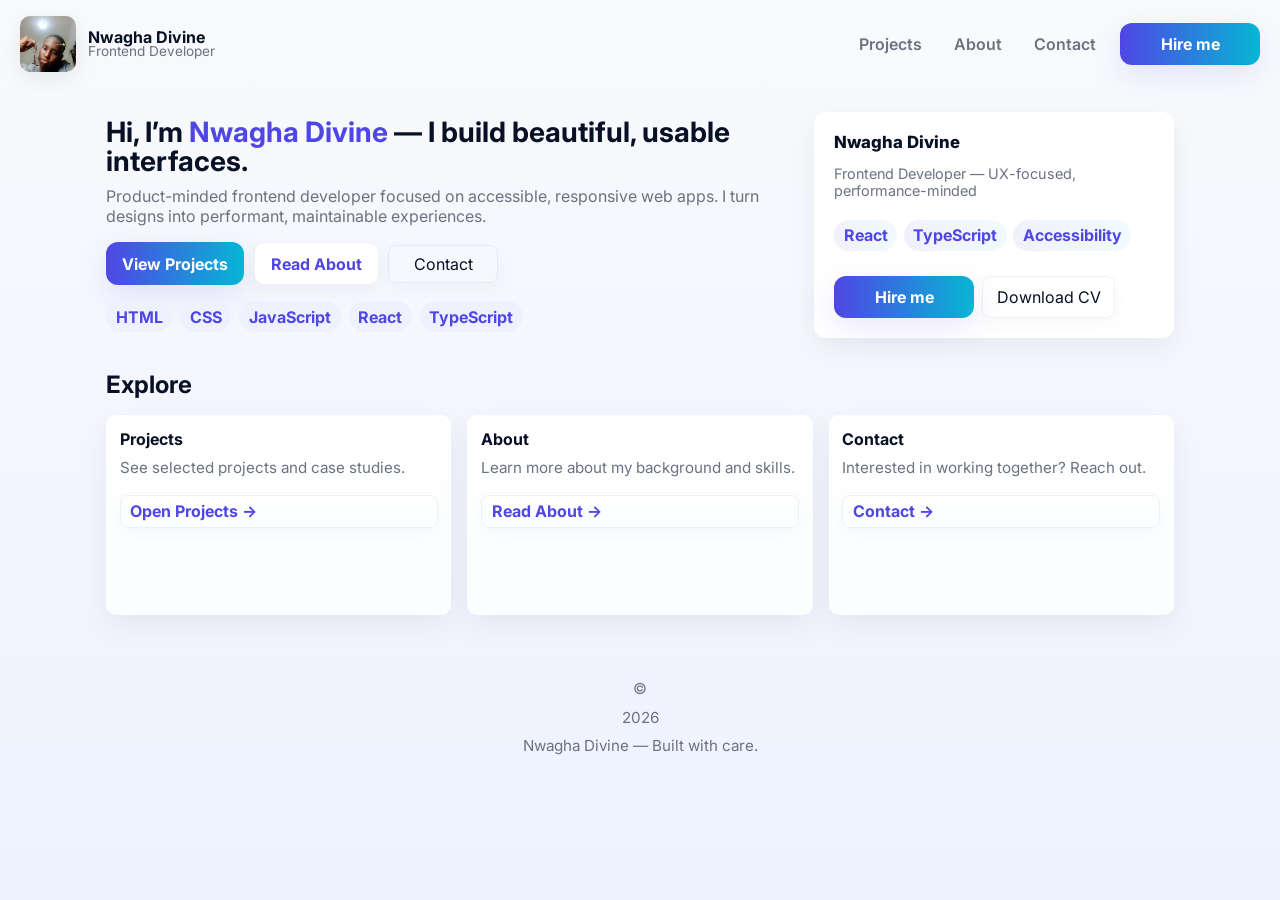
==== index.html @ b122f6a6 "Add files via upload" ====
<!DOCTYPE html>
<html lang="en">
<head>
    <meta charset="UTF-8">
    <meta name="viewport" content="width=device-width, initial-scale=1.0">
    <title>Portfolio — Nwagha Divine</title>
    <meta name="description" content="Nwagha Divine — Frontend developer building accessible, performance-focused web interfaces.">
    <meta property="og:title" content="Nwagha Divine — Frontend Developer">
    <meta property="og:description" content="Building accessible, responsive web apps with clean, maintainable code.">
    <meta property="og:image" content="Snapchat-608967995.jpg">
    <meta name="theme-color" content="#4f46e5">
    <link rel="preconnect" href="https://fonts.gstatic.com" crossorigin>
    <link href="https://fonts.googleapis.com/css2?family=Inter:wght@400;600;700&display=swap" rel="stylesheet">
    <link rel="stylesheet" href="style.css">
    <link rel="icon" href="Snapchat-608967995.jpg" type="image/jpeg">
</head>
<body>
    <header>
        <a class="brand" href="index.html">
            <img src="Snapchat-608967995.jpg" alt="Nwagha Divine" class="logo-img">
            <div>
                <div style="font-weight:700">Nwagha Divine</div>
                <div style="font-size:.85rem;color:var(--muted)">Frontend Developer</div>
            </div>
        </a>
        <nav>
            <a href="project.html">Projects</a>
            <a href="about.html">About</a>
            <a href="contact.html">Contact</a>
            <a class="cta" href="contact.html">Hire me</a>
        </nav>
        <button class="hamburger" aria-label="menu" id="menuBtn">☰</button>
    </header>

    <main class="container">
        <section class="hero">
            <div>
                <h1>Hi, I’m <span style="color:var(--accent)">Nwagha Divine</span> — I build beautiful, usable interfaces.</h1>
                <p>Product-minded frontend developer focused on accessible, responsive web apps. I turn designs into performant, maintainable experiences.</p>
                <div class="actions">
                    <a class="cta" href="project.html">View Projects</a>
                    <a class="btn-ghost" href="about.html">Read About</a>
                    <a href="contact.html" class="btn-outline">Contact</a>
                </div>
                <div style="margin-top:1rem;display:flex;gap:.5rem;flex-wrap:wrap">
                    <span class="skill">HTML</span>
                    <span class="skill">CSS</span>
                    <span class="skill">JavaScript</span>
                    <span class="skill">React</span>
                    <span class="skill">TypeScript</span>
                </div>
            </div>
            <aside class="card">
                <div class="profile-name">Nwagha Divine</div>
                <div class="profile-role">Frontend Developer — UX-focused, performance-minded</div>
                <div class="profile-badges">
                    <div class="badge">React</div>
                    <div class="badge">TypeScript</div>
                    <div class="badge">Accessibility</div>
                </div>
                <div class="profile-actions">
                    <a href="contact.html" class="cta">Hire me</a>
                    <a href="cv.pdf" download="Nwagha-Divine-CV.pdf" class="btn-outline">Download CV</a>
                </div>
            </aside>
        </section>

        <section id="links" style="margin-top:2rem">
            <h2 style="margin:0 0 .75rem 0">Explore</h2>
            <div class="projects">
                <article class="project card">
                    <div style="font-weight:700">Projects</div>
                    <div style="color:var(--muted);font-size:.95rem">See selected projects and case studies.</div>
                    <a class="small-cta" href="project.html" style="margin-top:.5rem;display:inline-block">Open Projects →</a>
                </article>
                <article class="project card">
                    <div style="font-weight:700">About</div>
                    <div style="color:var(--muted);font-size:.95rem">Learn more about my background and skills.</div>
                    <a class="small-cta" href="about.html" style="margin-top:.5rem;display:inline-block">Read About →</a>
                </article>
                <article class="project card">
                    <div style="font-weight:700">Contact</div>
                    <div style="color:var(--muted);font-size:.95rem">Interested in working together? Reach out.</div>
                    <a class="small-cta" href="contact.html" style="margin-top:.5rem;display:inline-block">Contact →</a>
                </article>
            </div>
        </section>
    </main>

    <footer>
        © <span id="year"></span> Nwagha Divine — Built with care.
    </footer>

    <script src="script.js" defer></script>
</body>
</html>
---- style.css ----
:root{
    --accent:#4f46e5;
    --accent-2:#06b6d4;
    --muted:#6b7280;
    --bg:#f8fafc;
    --card:#ffffff;
    --radius:12px;
}

*{box-sizing:border-box}
html,body{height:100%}
body{
    margin:0;
    font-family:Inter, system-ui, -apple-system, 'Segoe UI', Roboto, 'Helvetica Neue', Arial;
    color:#071024;
    background:linear-gradient(180deg,var(--bg) 0%, #eef2ff 100%);
    -webkit-font-smoothing:antialiased;
    -moz-osx-font-smoothing:grayscale;
}

header{
    display:flex;
    align-items:center;
    justify-content:space-between;
    gap:1rem;
    padding:1rem 1.25rem;
}
.brand{display:flex;gap:.75rem;align-items:center;text-decoration:none;color:inherit}
.logo-img{width:56px;height:56px;border-radius:10px;object-fit:cover;display:block;box-shadow:0 6px 20px rgba(15,23,42,0.08)}
.brand > div{line-height:1}
.brand div > div:first-child{font-weight:700}
.brand div > div:last-child{font-size:.85rem;color:var(--muted)}

nav{display:flex;gap:1rem;align-items:center}
nav a{color:var(--muted);text-decoration:none;font-weight:600;padding:.4rem .5rem;border-radius:8px;transition:all .18s ease}
nav a:hover, nav a:focus{color:var(--accent);background:rgba(79,70,229,0.06);outline:none}
.cta{background:linear-gradient(90deg,var(--accent),var(--accent-2));color:white;padding:.7rem 1rem;border-radius:12px;text-decoration:none;font-weight:700;box-shadow:0 10px 30px rgba(79,70,229,0.12);transition:transform .14s ease,box-shadow .14s ease}
.cta:hover{transform:translateY(-3px);box-shadow:0 18px 42px rgba(79,70,229,0.16)}
.btn-ghost{background:#ffffff;color:var(--accent);padding:.65rem 1rem;border-radius:10px;text-decoration:none;font-weight:700;border:1px solid rgba(15,23,42,0.06);display:inline-flex;align-items:center;justify-content:center;cursor:pointer;min-width:120px;box-shadow:0 6px 18px rgba(2,6,23,0.04);transition:transform .12s ease,box-shadow .12s ease}
.btn-ghost:hover{transform:translateY(-3px);box-shadow:0 14px 36px rgba(2,6,23,0.08)}
.btn-outline{background:#ffffff;border:1px solid rgba(15,23,42,0.06);padding:.6rem 1rem;border-radius:10px;color:var(--accent);text-decoration:none;transition:all .12s ease;display:inline-flex;align-items:center;justify-content:center;cursor:pointer;min-width:120px;box-shadow:0 6px 18px rgba(2,6,23,0.03)}
.btn-outline:hover{border-color:rgba(79,70,229,0.12);background:linear-gradient(90deg,rgba(79,70,229,0.03),rgba(6,182,212,0.02));color:var(--accent)}
.hamburger{display:none;background:none;border:0;font-size:1.25rem}

.container{max-width:1100px;margin:0 auto;padding:1.5rem 1rem}
.hero{display:grid;grid-template-columns:1fr 360px;gap:2rem;align-items:center}
.hero h1{font-size:1.75rem;margin:0;color:#071024;line-height:1.05}
.hero p{color:var(--muted);margin-top:.6rem;font-size:1rem}
.hero .actions{margin-top:.9rem;display:flex;gap:.6rem;flex-wrap:wrap;align-items:center}
.hero .actions a{min-width:110px}
.card{background:var(--card);border-radius:var(--radius);padding:1rem;box-shadow:0 10px 30px rgba(2,6,23,0.06)}

.projects{display:grid;grid-template-columns:repeat(3,1fr);gap:1rem;margin-top:1rem;align-items:stretch}
.project{padding:.85rem;border-radius:10px;background:linear-gradient(180deg,#fff,#fbfdff);display:flex;flex-direction:column;gap:.6rem;transition:transform .14s ease,box-shadow .14s ease;min-height:200px}
.project:hover{transform:translateY(-6px);box-shadow:0 18px 40px rgba(2,6,23,0.06)}
.project .thumb{height:140px;border-radius:8px;background:linear-gradient(135deg,#eef2ff,#fef3c7)}

.about{display:flex;gap:1.25rem;align-items:center}
.avatar img{width:120px;height:120px;border-radius:16px;object-fit:cover;display:block;box-shadow:0 10px 30px rgba(2,6,23,0.06)}

.skills{display:flex;flex-wrap:wrap;gap:.5rem;margin-top:.5rem}
.skill{background:#eef2ff;color:var(--accent);padding:.35rem .6rem;border-radius:999px;font-weight:700}

footer{padding:2rem 1.25rem;text-align:center;color:var(--muted);font-size:.95rem}

/* Accessibility focus */
a:focus{outline:3px solid rgba(79,70,229,0.16);outline-offset:3px}

@media (max-width:1000px){
    .hero{grid-template-columns:1fr}
    .projects{grid-template-columns:repeat(2,1fr)}
}
@media (max-width:640px){
    nav{display:none}
    .hamburger{display:block}
    .projects{grid-template-columns:1fr}
    .container{padding:1rem}
    .logo-img{width:44px;height:44px}
}

/* Subtle entrance animations */
@keyframes fadeUp{
    from{opacity:0;transform:translateY(10px)}
    to{opacity:1;transform:none}
}
@keyframes floaty{
    0%{transform:translateY(0)}
    50%{transform:translateY(-6px)}
    100%{transform:translateY(0)}
}

.container > *{animation:fadeUp .6s ease both}
.logo-img{animation:floaty 6s ease-in-out infinite}

/* Hero aside profile */
.hero aside.card{padding:1.25rem;display:flex;flex-direction:column;gap:.8rem;align-items:flex-start}
.profile-name{font-weight:800;font-size:1.05rem}
.profile-role{color:var(--muted);font-size:.9rem}
.profile-badges{display:flex;gap:.4rem;flex-wrap:wrap;margin-top:.5rem}
.profile-badges .badge{background:linear-gradient(90deg,rgba(79,70,229,0.08),rgba(6,182,212,0.06));color:var(--accent);padding:.35rem .6rem;border-radius:999px;font-weight:700}
.profile-actions{display:flex;gap:.5rem;margin-top:.75rem}
.btn-outline{background:transparent;border:1px solid rgba(15,23,42,0.06);padding:.5rem .85rem;border-radius:8px;color:#071024;text-decoration:none}

/* Project thumbnails and actions */
.project .thumb{height:160px;border-radius:8px;background-size:cover;background-position:center;overflow:hidden}

/* Ensure inline thumbnail images fill the thumb area */
.project .thumb img.thumb-img{width:100%;height:100%;object-fit:cover;display:block;border-radius:8px}
.project .meta{display:flex;justify-content:space-between;align-items:center;margin-top:.5rem}
.project .small-cta{margin-top:auto}
.project .muted{color:var(--muted);font-size:.92rem}
.project .small-cta{background:transparent;border:1px solid rgba(15,23,42,0.06);padding:.35rem .6rem;border-radius:8px;text-decoration:none;color:var(--accent);font-weight:700}

/* Global small CTA for compact buttons */
.small-cta{background:#ffffff;border:1px solid rgba(15,23,42,0.06);padding:.45rem .75rem;border-radius:8px;text-decoration:none;color:var(--accent);font-weight:700;display:inline-flex;align-items:center;justify-content:center;cursor:pointer;box-shadow:0 6px 18px rgba(2,6,23,0.03);transition:transform .12s ease,box-shadow .12s ease}
.small-cta:hover{background:linear-gradient(90deg,rgba(79,70,229,0.03),rgba(6,182,212,0.02));transform:translateY(-2px);box-shadow:0 12px 28px rgba(2,6,23,0.06)}

/* Focus states for keyboard users */
.cta:focus, .btn-ghost:focus, .btn-outline:focus, .small-cta:focus{outline:3px solid rgba(79,70,229,0.12);outline-offset:3px}

/* Footer polish */
footer{display:flex;flex-direction:column;gap:.6rem;align-items:center;justify-content:center;padding:2.5rem 1.25rem}
footer .foot-links{display:flex;gap:1rem}
footer a{color:var(--muted);text-decoration:none}

/* Professional back link used on case studies */
.back-link{display:inline-flex;align-items:center;gap:.5rem;padding:.5rem .75rem;border-radius:9px;border:1px solid rgba(15,23,42,0.06);background:#fff;color:var(--accent);text-decoration:none;font-weight:700;box-shadow:0 6px 18px rgba(2,6,23,0.04);transition:transform .14s ease,box-shadow .14s ease}
.back-link:hover{transform:translateY(-3px);box-shadow:0 14px 36px rgba(2,6,23,0.08)}
.back-link svg{width:16px;height:16px;display:block;fill:currentColor}

/* Contact page styles */
.contact-grid{display:grid;grid-template-columns:1fr 1fr;gap:20px;align-items:start}
.contact-info{padding:8px}
.contact-info a{color:var(--accent);text-decoration:none}
.contact-form{display:flex;flex-direction:column;gap:.6rem}
.form-row{display:flex;flex-direction:column}
.form-row label{font-size:.9rem;margin-bottom:.25rem;color:var(--muted)}
.contact-form input,.contact-form textarea{padding:.65rem;border-radius:10px;border:1px solid rgba(15,23,42,0.06);font-size:1rem}
.contact-form textarea{min-height:160px}
.contact-form .cta{align-self:flex-start}

/* Ensure CTA buttons always show their label and have clear sizing */
.contact-form .cta, .cta{min-width:140px;display:inline-flex;align-items:center;justify-content:center;gap:.4rem}
.contact-form .cta{padding:.6rem .95rem}

@media (max-width:900px){
    .contact-grid{grid-template-columns:1fr}
}
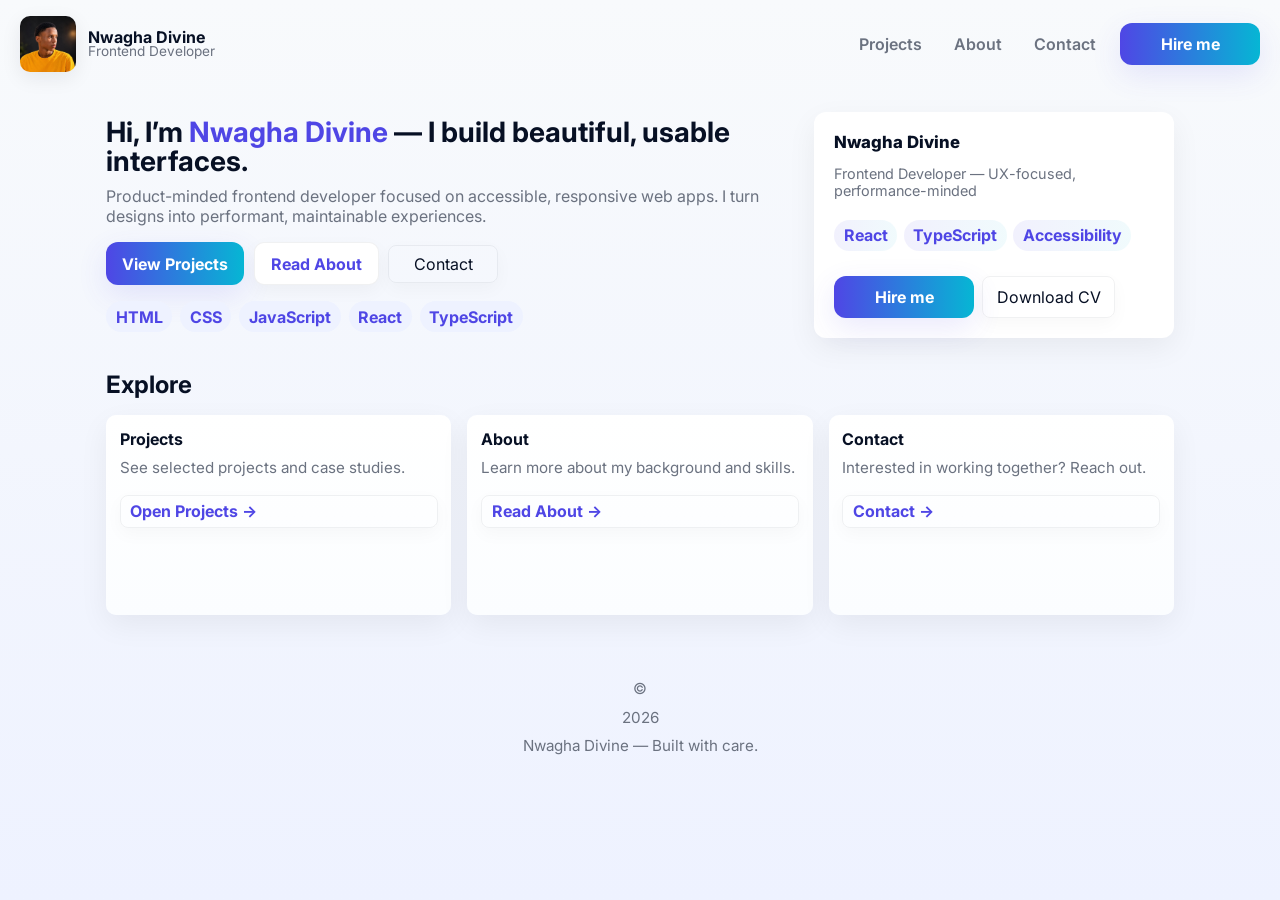
==== commit 22cf5a84: "Update portfolio website" ====
--- a/index.html
+++ b/index.html
@@ -7,17 +7,17 @@
     <meta name="description" content="Nwagha Divine — Frontend developer building accessible, performance-focused web interfaces.">
     <meta property="og:title" content="Nwagha Divine — Frontend Developer">
     <meta property="og:description" content="Building accessible, responsive web apps with clean, maintainable code.">
-    <meta property="og:image" content="Snapchat-608967995.jpg">
+    <meta property="og:image" content="profile.jpg">
     <meta name="theme-color" content="#4f46e5">
     <link rel="preconnect" href="https://fonts.gstatic.com" crossorigin>
     <link href="https://fonts.googleapis.com/css2?family=Inter:wght@400;600;700&display=swap" rel="stylesheet">
     <link rel="stylesheet" href="style.css">
-    <link rel="icon" href="Snapchat-608967995.jpg" type="image/jpeg">
+    <link rel="icon" href="profile.jpg" type="image/jpeg">
 </head>
 <body>
     <header>
         <a class="brand" href="index.html">
-            <img src="Snapchat-608967995.jpg" alt="Nwagha Divine" class="logo-img">
+            <img src="profile.jpg" alt="Nwagha Divine" class="logo-img">
             <div>
                 <div style="font-weight:700">Nwagha Divine</div>
                 <div style="font-size:.85rem;color:var(--muted)">Frontend Developer</div>
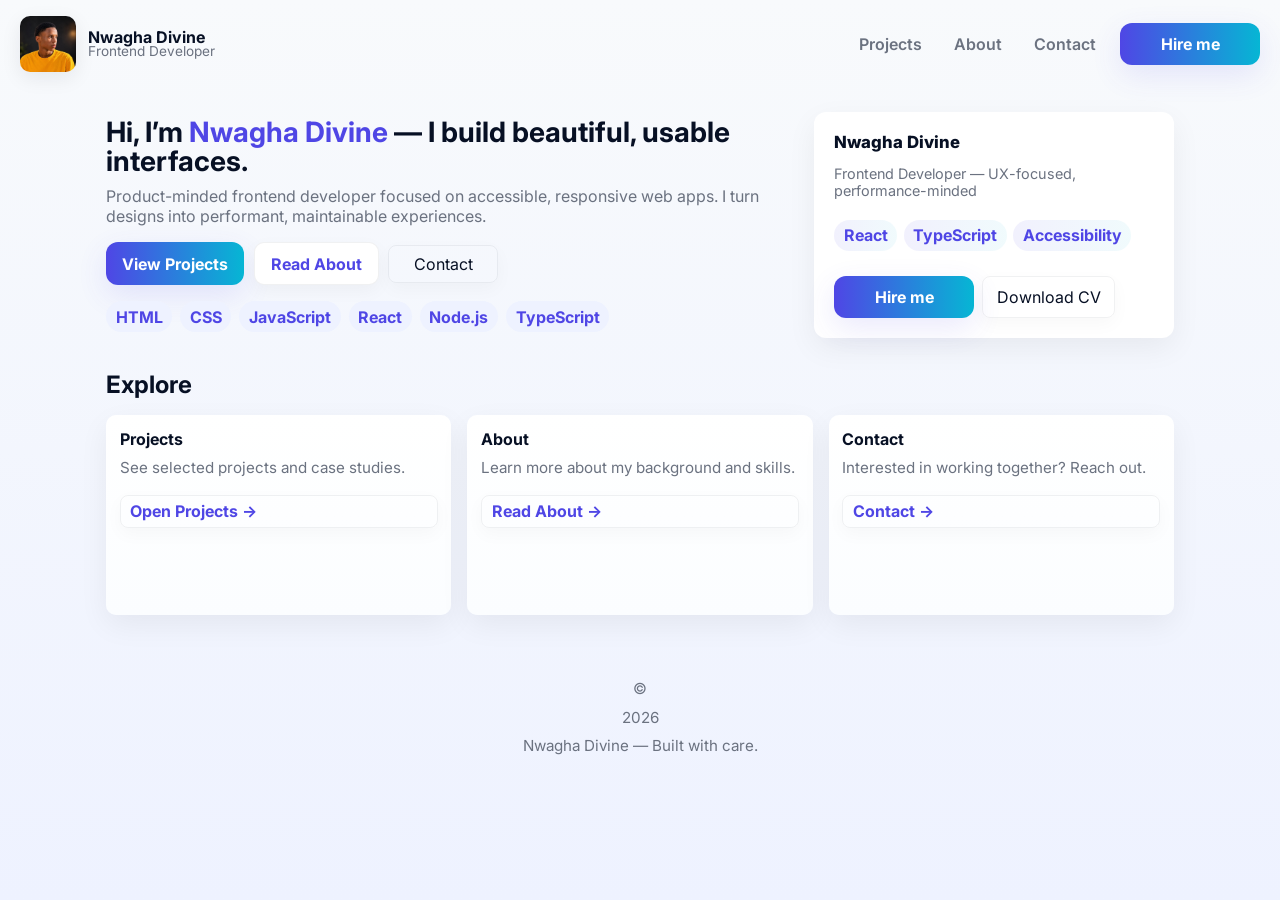
==== commit af8c09ab: "Merge branch 'main' of https://github.com/nwaghadivine/Kelly" ====
--- a/index.html
+++ b/index.html
@@ -47,6 +47,7 @@
                     <span class="skill">CSS</span>
                     <span class="skill">JavaScript</span>
                     <span class="skill">React</span>
+                     <span class="skill">Node.js</span>
                     <span class="skill">TypeScript</span>
                 </div>
             </div>
@@ -93,4 +94,4 @@
 
     <script src="script.js" defer></script>
 </body>
-</html>+</html>
--- a/style.css
+++ b/style.css
@@ -149,4 +149,4 @@
 }
 
 
-    +    
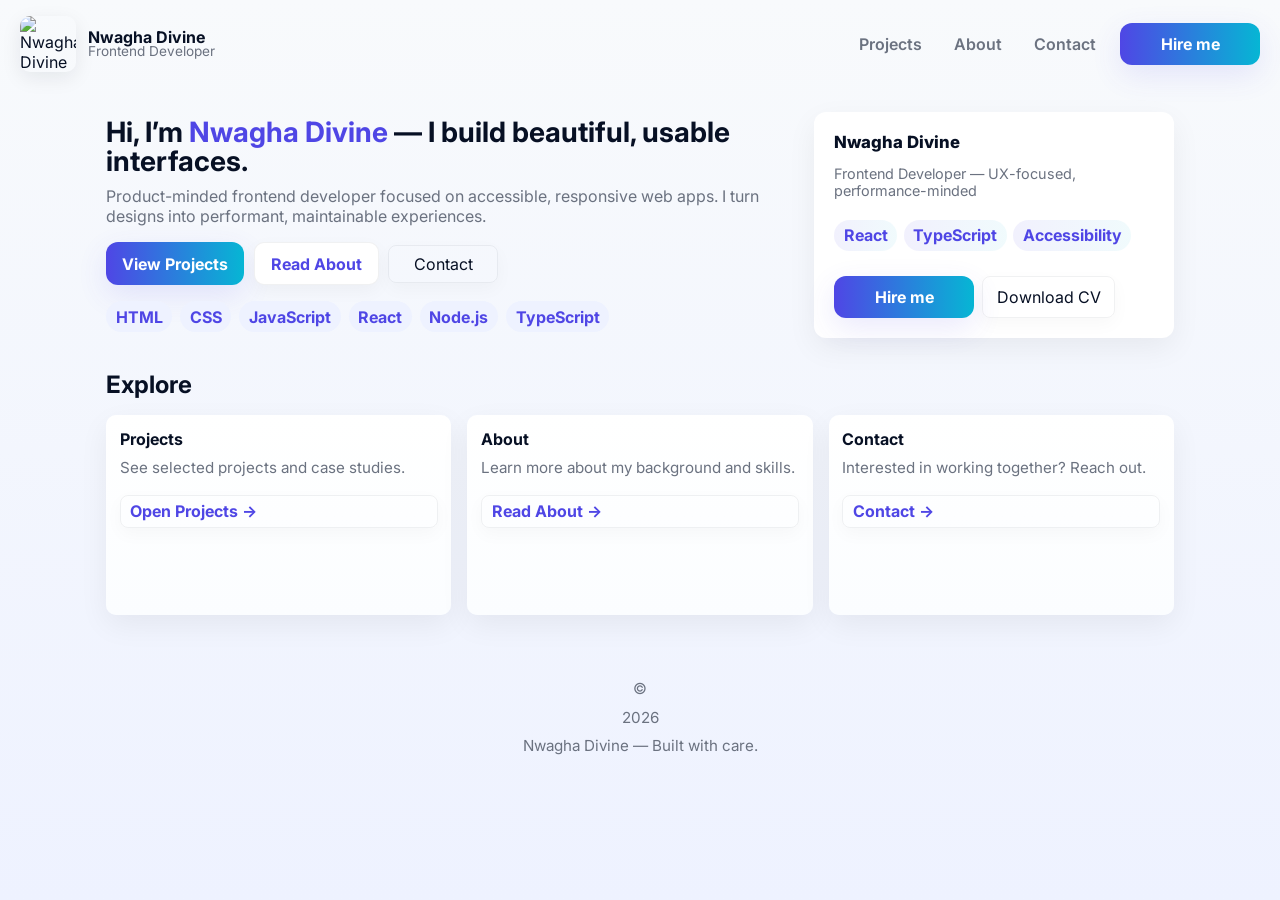
==== commit 9a346292: "Update index.html" ====
--- a/index.html
+++ b/index.html
@@ -7,17 +7,17 @@
     <meta name="description" content="Nwagha Divine — Frontend developer building accessible, performance-focused web interfaces.">
     <meta property="og:title" content="Nwagha Divine — Frontend Developer">
     <meta property="og:description" content="Building accessible, responsive web apps with clean, maintainable code.">
-    <meta property="og:image" content="profile.jpg">
+    <meta property="og:image" content="Snapchat-608967995.jpg">
     <meta name="theme-color" content="#4f46e5">
     <link rel="preconnect" href="https://fonts.gstatic.com" crossorigin>
     <link href="https://fonts.googleapis.com/css2?family=Inter:wght@400;600;700&display=swap" rel="stylesheet">
     <link rel="stylesheet" href="style.css">
-    <link rel="icon" href="profile.jpg" type="image/jpeg">
+    <link rel="icon" href="Snapchat-608967995.jpg" type="image/jpeg">
 </head>
 <body>
     <header>
         <a class="brand" href="index.html">
-            <img src="profile.jpg" alt="Nwagha Divine" class="logo-img">
+            <img src="Snapchat-608967995.jpg" alt="Nwagha Divine" class="logo-img">
             <div>
                 <div style="font-weight:700">Nwagha Divine</div>
                 <div style="font-size:.85rem;color:var(--muted)">Frontend Developer</div>
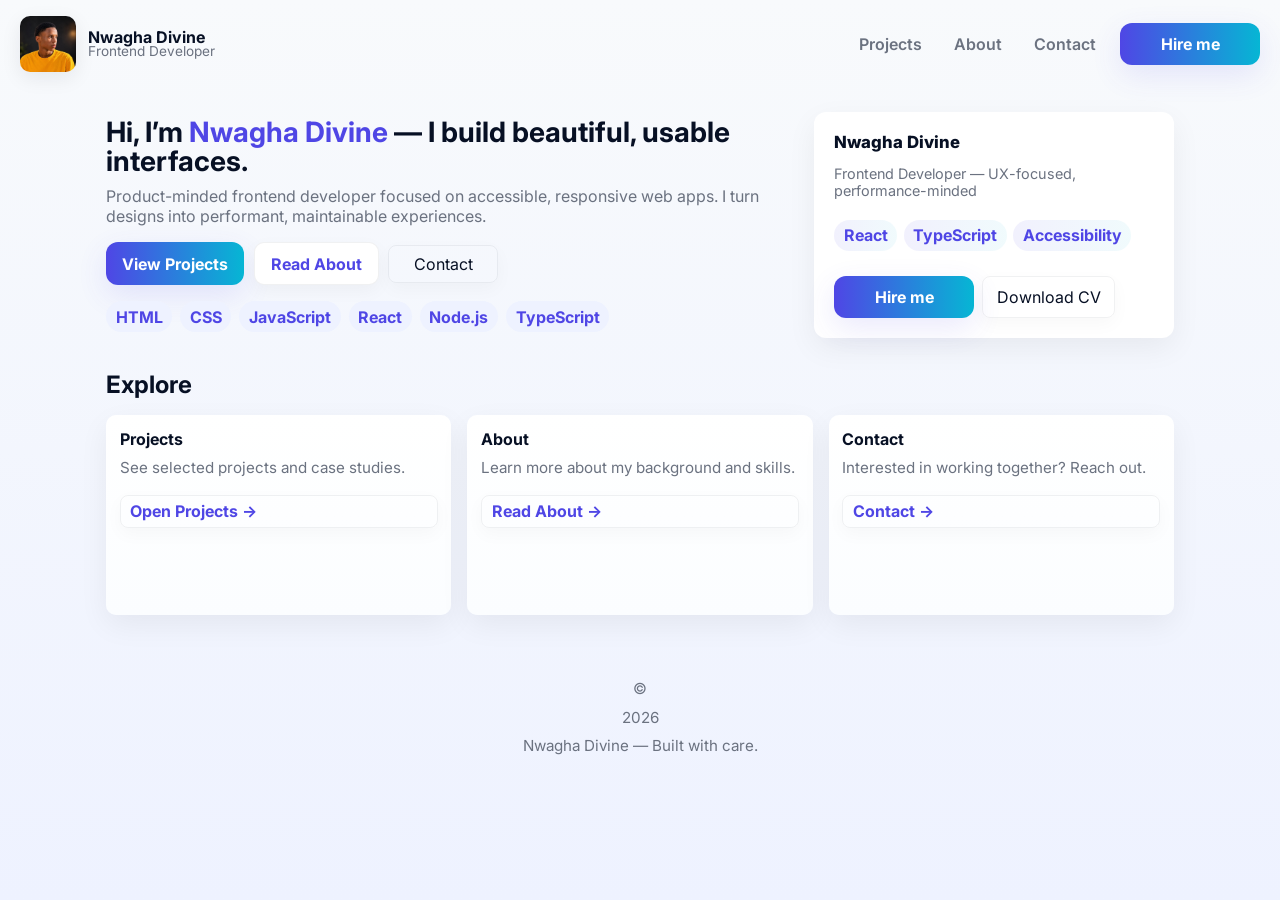
==== commit 7652f046: "Update website" ====
--- a/index.html
+++ b/index.html
@@ -1,23 +1,24 @@
 <!DOCTYPE html>
 <html lang="en">
 <head>
+    <meta name="google-site-verification" content="jNjA-Ci3hBKKRr1n0fxtrMYZysL65Eof5y_areH0OV4" />
     <meta charset="UTF-8">
     <meta name="viewport" content="width=device-width, initial-scale=1.0">
     <title>Portfolio — Nwagha Divine</title>
     <meta name="description" content="Nwagha Divine — Frontend developer building accessible, performance-focused web interfaces.">
     <meta property="og:title" content="Nwagha Divine — Frontend Developer">
     <meta property="og:description" content="Building accessible, responsive web apps with clean, maintainable code.">
-    <meta property="og:image" content="Snapchat-608967995.jpg">
+    <meta property="og:image" content="profile.jpg">
     <meta name="theme-color" content="#4f46e5">
     <link rel="preconnect" href="https://fonts.gstatic.com" crossorigin>
     <link href="https://fonts.googleapis.com/css2?family=Inter:wght@400;600;700&display=swap" rel="stylesheet">
     <link rel="stylesheet" href="style.css">
-    <link rel="icon" href="Snapchat-608967995.jpg" type="image/jpeg">
+    <link rel="icon" href="profile.jpg" type="image/jpeg">
 </head>
 <body>
     <header>
         <a class="brand" href="index.html">
-            <img src="Snapchat-608967995.jpg" alt="Nwagha Divine" class="logo-img">
+            <img src="profile.jpg" alt="Nwagha Divine" class="logo-img">
             <div>
                 <div style="font-weight:700">Nwagha Divine</div>
                 <div style="font-size:.85rem;color:var(--muted)">Frontend Developer</div>
